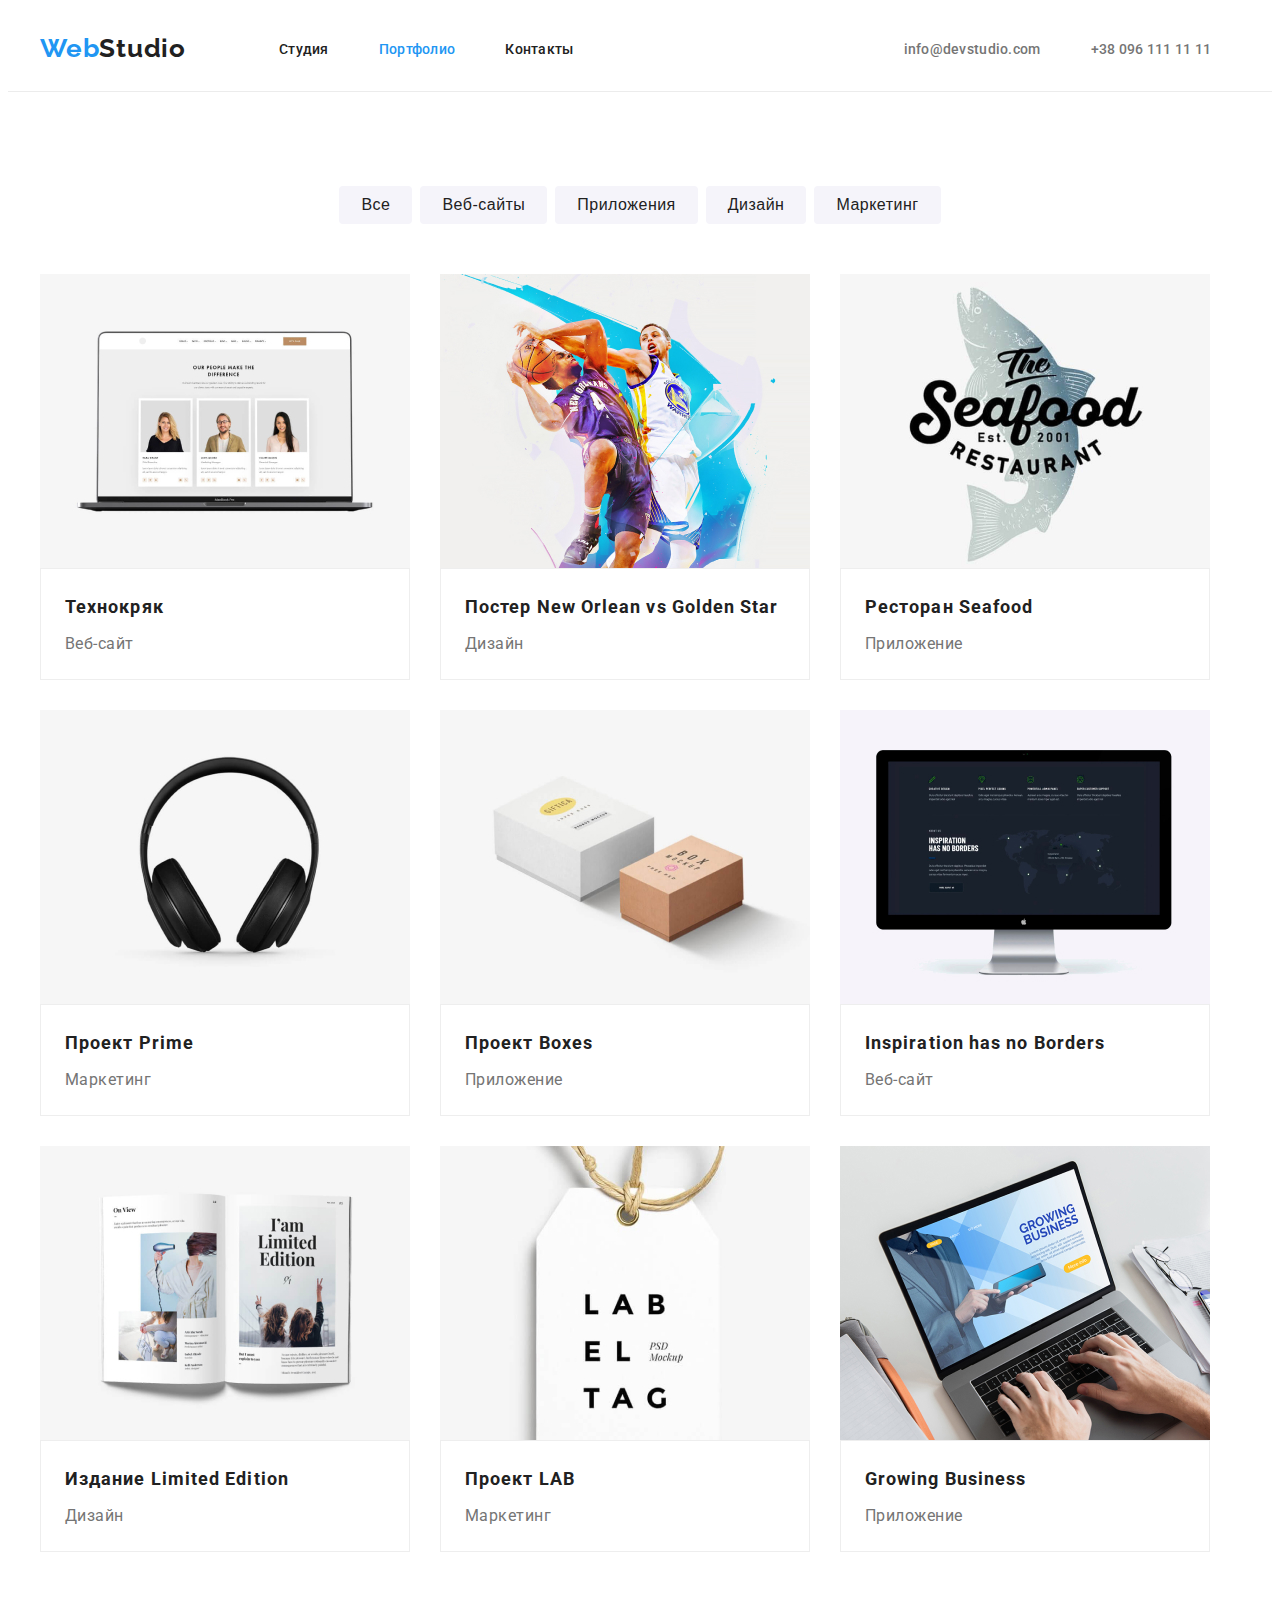
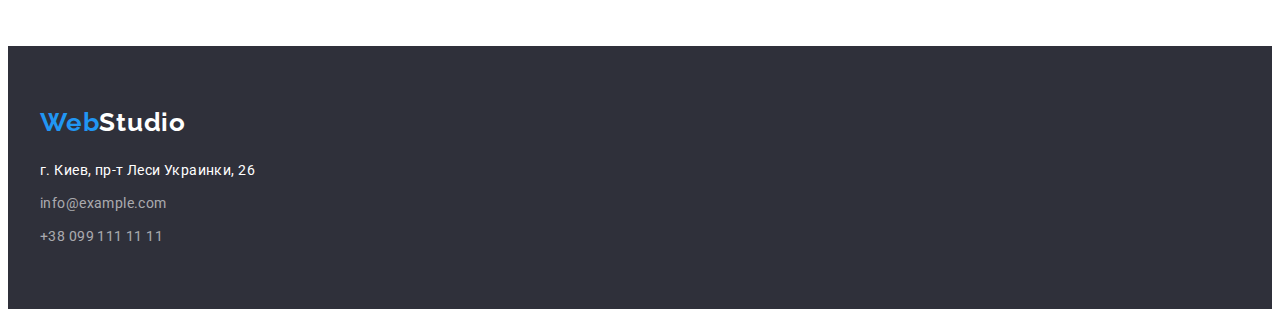
==== portfolio.html @ ead9e3e2 "перенос ДЗ №3" ====
<!DOCTYPE html>
<html lang="ru">

<head>
    <meta charset="UTF-8">
    <meta name="viewport" content="width=device-width, initial-scale=1.0">
    <title>WebStudio</title>
    <link rel="stylesheet" href="https://cdnjs.cloudflare.com/ajax/libs/modern-normalize/1.0.0/modern-normalize.css" integrity="sha512-Zx6MlUMKSVJoQ+83OwhdILe8cSEsCzfqThJd7J/VA2UrK6Ctj85p+xzqfyuNXE5B1k25uUdmJ2OzItbBy9GHAQ=="иcrossorigin="anonymous"/>
    <link rel="preconnect" href="https://fonts.gstatic.com">
    <link href="https://fonts.googleapis.com/css2?family=Raleway:wght@700&family=Roboto:wght@400;500;700;900&display=swap" rel="stylesheet">
    <link rel="stylesheet" href="./css/styles.css"
</head>

<body>
    <header class="header">
        <div class="container">
         <nav class="navigation">
            <a class="logo" href="">
                <span class="logo-web">Web</span>Studio
            </a>
            <ul class="navigation-list">
                <li class="navigation-list-item">
                    <a class="navigation-list-link" href="./index.html">Студия</a>
                </li>
                <li class="navigation-list-item">
                    <a class="navigation-list-link current" href="./portfolio.html">Портфолио</a>
                </li>
                <li class="navigation-list-item">
                    <a class="navigation-list-link" href="#">Контакты</a>
                </li>
            </ul>
         </nav>
         <ul class="contact-list">
             <li class="contact-list-item">
                 <a class="contact-mail" href="mailto:info@devstudio.com">info@devstudio.com</a>
             </li>
             <li class="contact-list-item">
                 <a class="contact-tel" href="tel:+380961111111">+38 096 111 11 11</a>
             </li>
         </ul>
        </div> 
     </header>
    <main>

       <section class="portfolio">
         <div class="container">
           <h1 class="portfolio-title" hidden>Примеры наших работ</h1>
           <ul class="portfolio-list">
               <li class="portfolio-item">
                   <button class="portfolio-button" type="button">Все</button>
               </li>
               <li class="portfolio-item">
                   <button class="portfolio-button" type="button">Веб-сайты</button>
               </li>
               <li class="portfolio-item">
                   <button class="portfolio-button" type="button">Приложения</button>
               </li>
               <li class="portfolio-item">
                <button class="portfolio-button" type="button">Дизайн</button>
               </li>
               <li class="portfolio-item">
                   <button class="portfolio-button" type="button">Маркетинг</button>
               </li>
           </ul>

           <ul class="portfolio-nav">
               <li class="portfolio-nav-list">
                   <a class="portfolio-nav-link" href="#">
                       <img class="portfolio-img" src="./images/Portfolio/img-1.jpg" alt="веб-сайт Технокряк" Width="370" height="294">
                       <div class="portfolio-box">
                       <h2 class="portfolio-nav-title">Технокряк</h2>
                       <p class="portfolio-nav-description">Веб-сайт</p>
                    </div>
                   </a>
            </li>
               <li class="portfolio-nav-list">
                   <a class="portfolio-nav-link" href="#">
                       <img class="portfolio-img" src="./images/Portfolio/img-2.jpg" alt="Постер New Orlean vs Golden Star" Width="370" height="294">
                       <div class="portfolio-box">
                       <h2 class="portfolio-nav-title">Постер New Orlean vs Golden Star</h2>
                       <p class="portfolio-nav-description">Дизайн</p>
                       </div>
                   </a>
            </li>
               <li class="portfolio-nav-list">
                   <a class="portfolio-nav-link" href="#">
                       <img class="portfolio-img" src="./images/Portfolio/img-3.jpg" alt="Ресторан Seafood" Width="370" height="294">
                       <div class="portfolio-box">
                       <h2 class="portfolio-nav-title">Ресторан Seafood</h2>
                       <p class="portfolio-nav-description">Приложение</p>
                    </div>
                   </a>
            </li>
               <li class="portfolio-nav-list">
                   <a class="portfolio-nav-link" href="#">
                       <img class="portfolio-img" src="./images/Portfolio/img-4.jpg" alt="Проект Prime" Width="370" height="294">
                       <div class="portfolio-box">
                       <h2 class="portfolio-nav-title">Проект Prime</h2>
                       <p class="portfolio-nav-description">Маркетинг</p>
                    </div>
                   </a>
            </li>
               <li class="portfolio-nav-list">
                   <a class="portfolio-nav-link" href="#">
                       <img class="portfolio-img" src="./images/Portfolio/img-5.jpg" alt="Проект Boxes" Width="370" height="294">
                       <div class="portfolio-box">
                       <h2 class="portfolio-nav-title">Проект Boxes</h2>
                       <p class="portfolio-nav-description">Приложение</p>
                    </div>
                   </a>
            </li>
               <li class="portfolio-nav-list">
                   <a class="portfolio-nav-link" href="#">
                       <img class="portfolio-img" src="./images/Portfolio/img-6.jpg" alt="Веб-сайт Inspiration has no Borders" Width="370" height="294">
                       <div class="portfolio-box">
                       <h2 class="portfolio-nav-title">Inspiration has no Borders</h2>
                       <p class="portfolio-nav-description">Веб-сайт</p>
                    </div>
                   </a>
            </li>
               <li class="portfolio-nav-list">
                   <a class="portfolio-nav-link" href="#">
                       <img class="portfolio-img" src="./images/Portfolio/img-7.jpg" alt="Дизайн Издание Limited Edition" Width="370" height="294">
                       <div class="portfolio-box">
                       <h2 class="portfolio-nav-title">Издание Limited Edition</h2>
                       <p class="portfolio-nav-description">Дизайн</p>
                    </div>
                   </a>
            </li>
               <li class="portfolio-nav-list">
                   <a class="portfolio-nav-link" href="#">
                       <img class="portfolio-img" src="./images/Portfolio/img-8.jpg" alt="Проект LAB" Width="370" height="294">
                       <div class="portfolio-box">
                       <h2 class="portfolio-nav-title">Проект LAB</h2>
                       <p class="portfolio-nav-description">Маркетинг</p>
                    </div>
                   </a>
            </li>
               <li class="portfolio-nav-list">
                   <a class="portfolio-nav-link" href="#">
                       <img class="portfolio-img" src="./images/Portfolio/img-9.jpg" alt="Приложение Growing Business" Width="370" height="294">
                       <div class="portfolio-box">
                       <h2 class="portfolio-nav-title">Growing Business</h2>
                       <p class="portfolio-nav-description">Приложение</p>
                    </div>
                   </a>
            </li>
           </ul>
        </div>
       </section>

    </main>
    <footer class="footer">
        <div class="container">
            <div class="logo-box">
                <a class="logo" href="">
                    <span class="logo-web">Web</span>Studio
                </a>
          </div>
      <address class="address">
          <ul class="address-list">
              <li class="address-item">
                  <a class="address-map" href="https://goo.gl/maps/UfhGTS5ZRC6Ph5dg9" target="blank">г. Киев, пр-т Леси Украинки, 26</a>
              </li>
              <li class="address-item">
                  <a class="address-mail" href="mailto:info@example.com">info@example.com</a>
              </li>
              <li class="address-item">
                  <a class="address-tel" href="tel:+380991111111">+38 099 111 11 11</a>
              </li>
          </ul>
      </address>
      </div>
    </footer>
</body>
</html>
---- css/styles.css ----
:root {
--text-font: 'Roboto', sans-serif;
--accent-color: #2196F3;
--main-text-color:#757575;
--background-color:#2F303A;
--second-text-color:#FFFFFF;
--title-color:#212121;
}

body{
    font-family: var(--text-font)
}

h1,
h2,
h3,
h4,
h5,
h6,
p {
    margin: 0;
}

ul,
ol {
    margin: 0;
    padding: 0;
}

img {
    display: block;
}

.container {
    width: 1200px;
    padding-right: 15px;
    padding-left: 15px;
    margin: 0 auto;
}

/* ====================== HEADER========================= */

.header {
    border-bottom: 1px solid #ECECEC;
}

.header .container{
    display: flex;
    align-items: center;
}

.navigation {
    display: flex;
    align-items: center;
}

.logo {
    font-family: Raleway;
    font-style: normal;
    font-weight: 700;
    font-size: 26px;
    line-height: 1.292;
    letter-spacing: 0.03em;
    color: var(--title-color);
    text-decoration: none;
    padding-top: 24px;
    padding-bottom: 25px;
}

.header .logo {
    margin-right: 93px;
}

.logo-web{
    color: var(--accent-color);
}


.navigation-list {
    list-style: none;
    display: flex;
    align-items: center;
}

.navigation-list-item:not(:last-child) {
    margin-right: 50px;
}

.navigation-list .navigation-list-item .navigation-list-link.current{
    color: var(--accent-color);
}

.navigation-list-link {
    display: block; 
    font-weight: 500;
    font-size: 14px;
    line-height: 1.143;
    letter-spacing: 0.02em;
    color:var(--title-color);
    text-decoration: none;
    padding-top: 32px;
    padding-bottom: 32px;
}

.navigation-list-link:hover,
.navigation-list-link:focus,
.contact-mail:hover,
.contact-mail:focus,
.contact-tel:hover,
.contact-tel:focus {
    color: var(--accent-color);
}

.contact-list {
    list-style: none;
    display: flex;
    align-items: center;

    margin-left: 330px;
}

.contact-list-item:not(:last-child) {
     margin-right: 50px;
}

.contact-mail {
    display: block; 
    font-weight: 500;
    font-size: 14px;
    line-height: 16px;
    letter-spacing: 0.02em;
    color: var(--main-text-color);
    text-decoration: none;
    padding-top: 32px;
    padding-bottom: 32px;
}

.contact-tel {
    display: block; 
    font-weight: 500;
    font-size: 14px;
    line-height: 16px;
    letter-spacing: 0.02em;
    color: var(--main-text-color);
    text-decoration: none;
    padding-top: 32px;
    padding-bottom: 32px;
}


/* ====================== END HEADER ========================= */


/* ======================== HERO ============================ */


.hero{
    background: var(--background-color);
    padding-top: 200px;
    padding-bottom: 200px;
}

.hero .container {
    text-align:center
}

.hero-title {
    font-weight: 900;
    font-size: 44px;
    line-height: 1.364;
    text-align: center;
    letter-spacing: 0.06em;
    text-transform: uppercase;
    color: var(--second-text-color);

    margin-bottom: 30px;
    margin-right: auto;
    margin-left: auto;
    max-width: 700px;
}

.hero-button {
    font-weight: 700;
    font-size: 16px;
    line-height: 1.875;
    align-items: center;
    text-align: center;
    letter-spacing: 0.06em;
    color: var(--second-text-color);
    background: var(--accent-color);

    box-shadow: 0px 4px 4px rgba(0, 0, 0, 0.15);
    border-radius: 4px;
    min-width: 200px;
    height: 50px;
    border: none;
    padding: 10px 32px;
    cursor: pointer;
}

/* ======================== END HERO ============================ */


/* ======================== Features ============================ */

.features {
    padding-top: 94px;
    padding-bottom: 94px;
}

.features-list{
    list-style: none;
    display: flex;
}

.features-item {
    width: 270px
}

.features-item:not(:last-child) {
margin-right: 30px;
}


.features-title {
    font-weight: 700;
    font-size: 14px;
    line-height: 1.143;
    letter-spacing: 0.03em;
    text-transform: uppercase;
    color:var(--title-color);

    margin-bottom: 10px;
}

.description {
    font-weight:400;
    font-size: 14px;
    line-height: 1.714;
    letter-spacing: 0.03em;
    color:var(--main-text-color);
}

/* ======================== END Features ============================ */






/* ===============================What are we doing================= */

.work {
    padding-bottom: 94px;
}

.work-list,
.team-list {
    list-style: none;
}

.work-list {
    display: flex;
    
}

.work-item:not(:last-child) {
    margin-right: 30px;
}

.work-title {
    margin-bottom: 50px;
}

/*=============================== End What are we doing================= */





/* ======================== Our team ============================ */

.team {
    padding-top: 94px;
    padding-bottom: 94px;
    background: #F5F4FA;
}

.team-list {
    display: flex;
    margin: -15px;
}

.team-title {
    margin-bottom: 50px;
}

.team-section {
    margin: 15px;
    background-color: #FFFFFF;
    box-shadow: 0px 1px 3px rgba(0, 0, 0, 0.12), 0px 1px 1px rgba(0, 0, 0, 0.14), 0px 2px 1px rgba(0, 0, 0, 0.2);
    border-radius: 0px 0px 4px 4px;
}

.work-title,
.team-title {
    font-weight:700;
    font-size: 36px;
    line-height: 1.167;
    text-align: center;
    letter-spacing: 0.03em;
    color: var(--title-color);
}

.team-box {
    padding: 30px 32px;
}

.team-item {
    font-weight: 500;
    font-size: 16px;
    line-height: 1.186;
    letter-spacing: 0.03em;
    color:var(--title-color);

    margin-bottom: 10px;
    text-align: center;
}

.team-description {
    font-weight: 400;
    font-size: 16px;
    line-height: 1.186;
    letter-spacing: 0.03em;
    color: var(--main-text-color);

    text-align: center;
}




/* ======================== END Our team ============================ */

/* ======================== footer ============================ */

.footer{
    background:var(--background-color);
    padding-top: 60px;
    padding-bottom: 60px;
}


.footer .logo {
    padding: 0;
    color: var(--second-text-color)
}

.logo-box {
    margin-bottom: 20px;
}

.address-list {
    list-style: none;
}

.address-item:not(:last-child) {
     margin-bottom: 9px;
}

.address-map {
    font-weight: 400;
    font-size: 14px;
    line-height: 1.714;
    letter-spacing: 0.03em;
    color: var(--second-text-color);
    text-decoration: none;
    font-style: normal;
}

.address-mail {
    font-weight: 400;
    font-size: 14px;
    line-height: 1.714;
    letter-spacing: 0.03em;
    color: rgba(255, 255, 255, 0.6);
    text-decoration: none;
    font-style: normal;

}

.address-tel {
    font-weight: 400;
    font-size: 14px;
    line-height: 1.714;
    letter-spacing: 0.03em;
    color: rgba(255, 255, 255, 0.6);
    text-decoration: none;
    font-style: normal;
}


/* ======================== END footer ============================ */


/* ======================== Portfolio ============================ */

.portfolio {
    padding-top: 94px;
    padding-bottom: 94px;
}

.portfolio-list {
   list-style: none;
   display: flex;
   justify-content: center;
   margin-bottom: 50px;
}

.portfolio-item:not(:last-child) {
    margin-right: 8px;
}

.portfolio-nav {
    list-style: none;
}

.portfolio-nav-link{
    text-decoration: none;
}


.portfolio-button {
font-weight: 500;
font-size: 16px;
line-height: 1.625;
text-align: center;
letter-spacing: 0.03em;
color: var(--title-color);

background: #F5F4FA;
border-radius: 4px;
border:none;
padding: 6px 22px;
cursor: pointer;
}

.portfolio-button:hover,
.portfolio-button:focus {
    background: var(--accent-color);
    color: var(--second-text-color);
    box-shadow: 0px 3px 1px rgba(0, 0, 0, 0.1), 0px 1px 2px rgba(0, 0, 0, 0.08), 0px 2px 2px rgba(0, 0, 0, 0.12);
}

.portfolio-nav {
    display: flex;
    flex-wrap: wrap;
    margin: -15px;
}

.portfolio-nav-list {
    margin: 15px;
}

.portfolio-box {
    padding-top: 20px;
    padding-right: 24px;
    padding-bottom: 20px;
    padding-left: 24px;
    background: #FFFFFF;
    border: 1px solid #EEEEEE;
    box-sizing: border-box;
}

.portfolio-nav-title {
    font-weight: 700;
    font-size: 18px;
    line-height: 2;
    letter-spacing: 0.06em;
    color: var(--title-color);

    margin-bottom: 4px;
}

.portfolio-nav-description {
    font-weight: 400;
    font-size: 16px;
    line-height: 1.875;
    letter-spacing: 0.03em;
    color:var(--main-text-color);
}

/* ======================== END Portfolio ============================ */
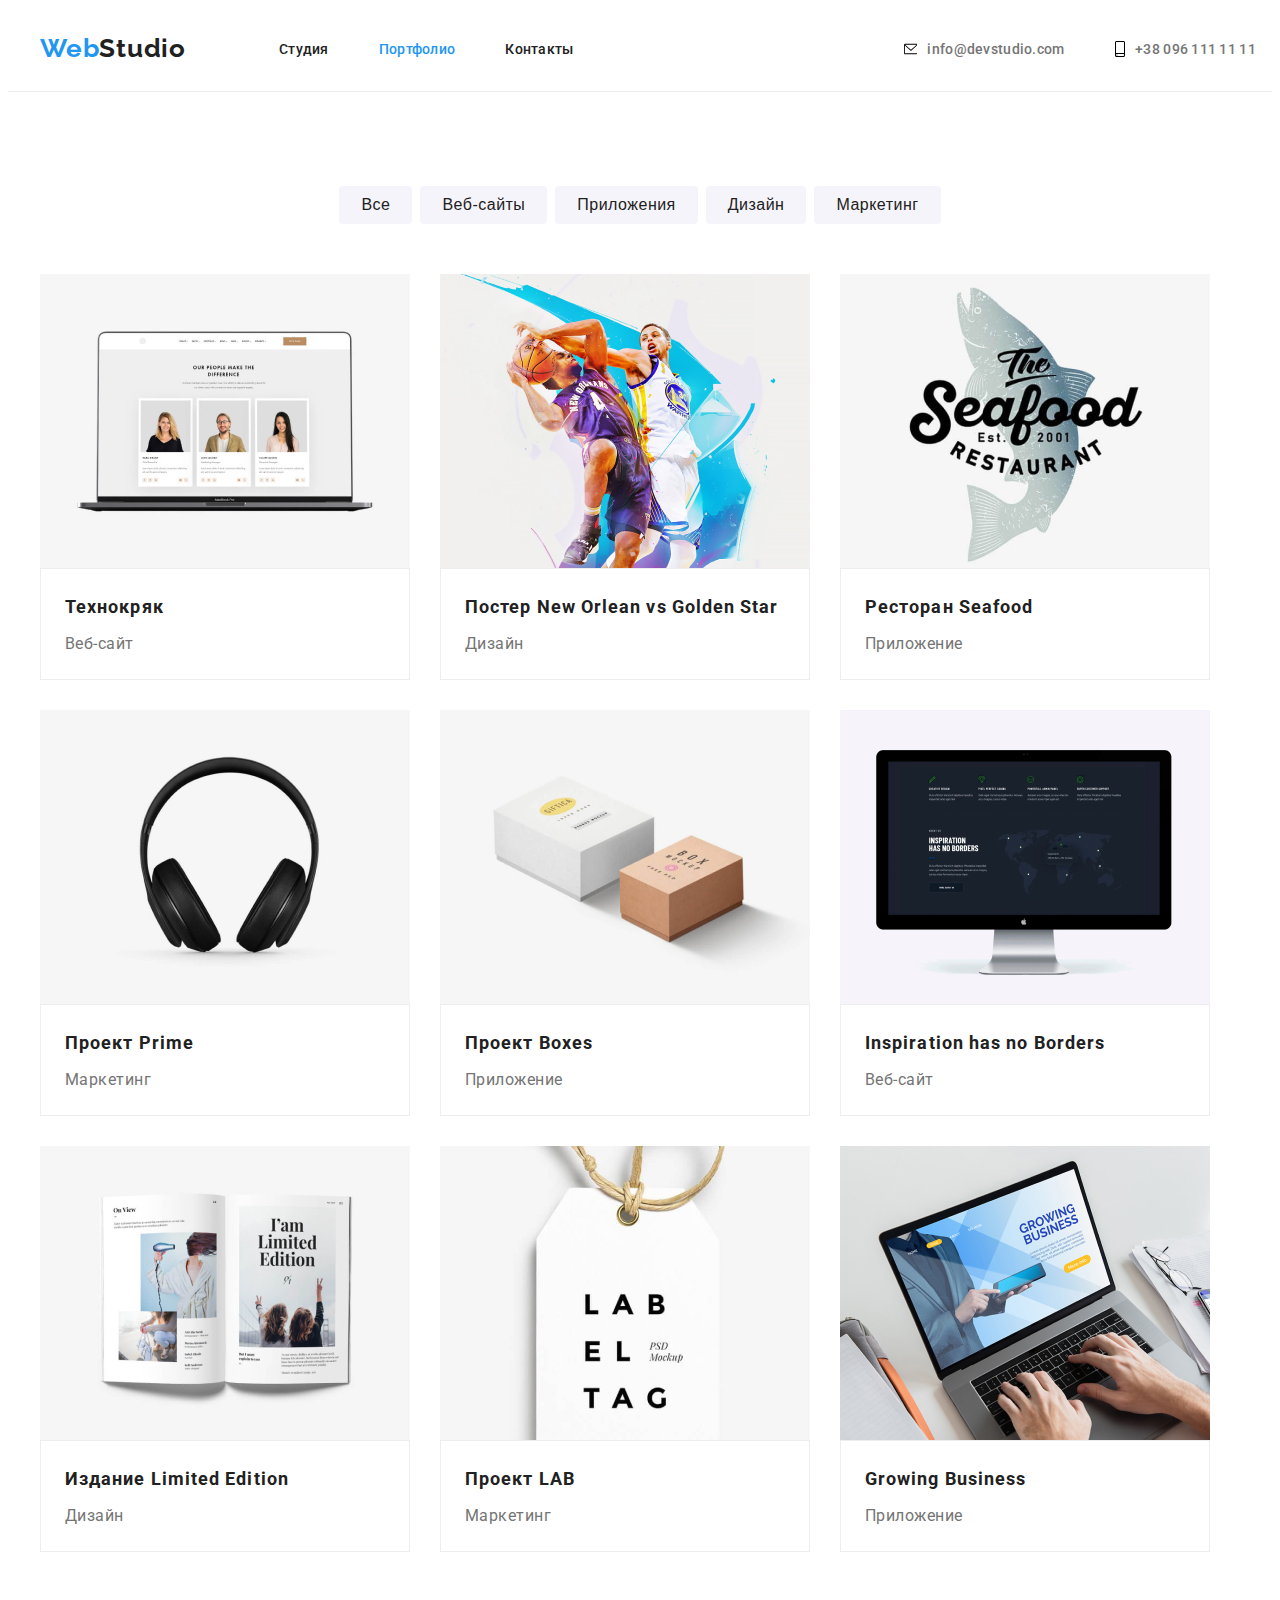
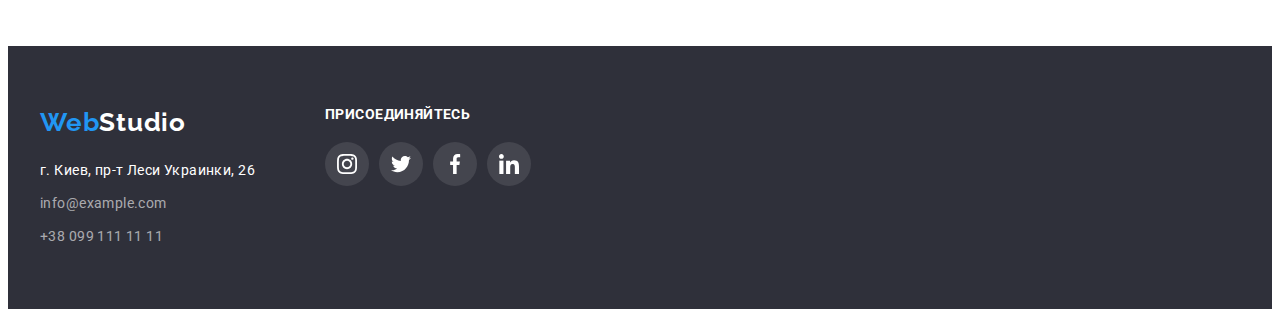
==== commit a179c73e: "дз 4" ====
--- a/portfolio.html
+++ b/portfolio.html
@@ -32,10 +32,14 @@
          </nav>
          <ul class="contact-list">
              <li class="contact-list-item">
-                 <a class="contact-mail" href="mailto:info@devstudio.com">info@devstudio.com</a>
+                 <a class="contact-mail" href="mailto:info@devstudio.com"><svg class="contact-icon">
+                     <use href="./images/sprite.svg#icon-envelope"></use>
+                 </svg>info@devstudio.com</a>
              </li>
              <li class="contact-list-item">
-                 <a class="contact-tel" href="tel:+380961111111">+38 096 111 11 11</a>
+                 <a class="contact-tel" href="tel:+380961111111"><svg class="contact-icon">
+                     <use href="./images/sprite.svg#icon-smartphone"></use>
+                 </svg>+38 096 111 11 11</a>
              </li>
          </ul>
         </div> 
@@ -152,11 +156,12 @@
     </main>
     <footer class="footer">
         <div class="container">
-            <div class="logo-box">
-                <a class="logo" href="">
-                    <span class="logo-web">Web</span>Studio
-                </a>
-          </div>
+            <div class="address-info">
+          <div class="logo-box">
+               <a class="logo" href="">
+                   <span class="logo-web">Web</span>Studio
+               </a>
+         </div>
       <address class="address">
           <ul class="address-list">
               <li class="address-item">
@@ -170,7 +175,41 @@
               </li>
           </ul>
       </address>
+           </div>
+      <div class="footer-social">
+          <p class="footer-social-call">присоединяйтесь</p>
+          <ul class="footer-social-list">
+              <li class="footer-social-item">
+                  <a class="footer-social-link" href="">
+                      <svg class="footer-social-icon">
+                          <use href="./images/sprite.svg#icon-instagram-2"> </use>
+                               </svg>
+                  </a>
+              </li>
+              <li class="footer-social-item">
+                  <a class="footer-social-link" href="">
+                      <svg class="footer-social-icon">
+                          <use href="./images/sprite.svg#icon-twitter-1"> </use>
+                               </svg>
+                  </a>
+              </li>
+              <li class="footer-social-item">
+                  <a class="footer-social-link" href="">
+                      <svg class="footer-social-icon">
+                          <use href="./images/sprite.svg#icon-facebook-1"> </use>
+                               </svg>
+                  </a>
+              </li>
+              <li class="footer-social-item">
+                  <a class="footer-social-link" href="">
+                      <svg class="footer-social-icon">
+                          <use href="./images/sprite.svg#icon-linkedin-1"> </use>
+                               </svg>
+                  </a>
+              </li>
+          </ul>
       </div>
-    </footer>
+      </div>
+  </footer>
 </body>
 </html>
--- a/css/styles.css
+++ b/css/styles.css
@@ -119,12 +119,16 @@
     margin-left: 330px;
 }
 
+
 .contact-list-item:not(:last-child) {
      margin-right: 50px;
 }
 
+
 .contact-mail {
-    display: block; 
+    display: flex;
+    justify-content: center; 
+    align-items: center;
     font-weight: 500;
     font-size: 14px;
     line-height: 16px;
@@ -133,10 +137,28 @@
     text-decoration: none;
     padding-top: 32px;
     padding-bottom: 32px;
+    width: 161px;
+    height: 16px;
+}
+
+.contact-mail .contact-icon {
+    width: 16px;
+    height: 12px;
+}
+
+.contact-tel .contact-icon{
+    width: 10px;
+    height: 16px;
+}
+
+.contact-icon {
+    padding-right: 10px;
 }
 
 .contact-tel {
-    display: block; 
+    display: flex;
+    justify-content: center;
+    align-items: center;
     font-weight: 500;
     font-size: 14px;
     line-height: 16px;
@@ -145,7 +167,17 @@
     text-decoration: none;
     padding-top: 32px;
     padding-bottom: 32px;
-}
+    width: 142px;
+    height: 16px;
+}
+
+.contact-mail:hover .contact-icon,
+.contact-mail:focus .contact-icon,
+.contact-tel:hover .contact-icon,
+.contact-tel:focus .contact-icon {
+    fill: var(--accent-color);
+}
+
 
 
 /* ====================== END HEADER ========================= */
@@ -158,6 +190,18 @@
     background: var(--background-color);
     padding-top: 200px;
     padding-bottom: 200px;
+    background-image: linear-gradient(
+        rgba(47, 48, 58, 0.4),
+        rgba(47, 48, 58, 0.4)
+        ), 
+    url(../images/hero/bg.img.jpg);
+    max-width: 1600px;
+    /* height: 600px; */
+    background-repeat: no-repeat;
+    background-size: cover;
+    background-position: center;
+    margin-right: auto;
+    margin-left: auto;
 }
 
 .hero .container {
@@ -222,6 +266,24 @@
 }
 
 
+.features-svg {
+    display: flex;
+    justify-content: center;
+    align-items: center;
+    width: 270px;
+    height: 120px;
+    background: #F5F4FA;
+    border-radius: 4px;
+
+    margin-bottom: 30px;
+}
+
+.features-icon {
+    width: 70px;
+    height: 70px;
+}
+
+
 .features-title {
     font-weight: 700;
     font-size: 14px;
@@ -297,7 +359,7 @@
 
 .team-section {
     margin: 15px;
-    background-color: #FFFFFF;
+    background-color: var(--second-text-color);
     box-shadow: 0px 1px 3px rgba(0, 0, 0, 0.12), 0px 1px 1px rgba(0, 0, 0, 0.14), 0px 2px 1px rgba(0, 0, 0, 0.2);
     border-radius: 0px 0px 4px 4px;
 }
@@ -335,12 +397,103 @@
     color: var(--main-text-color);
 
     text-align: center;
-}
+    margin-bottom: 16px;
+}
+
+.team-social-list {
+    list-style-type: none;
+    text-decoration: none;
+    display: flex;
+    justify-content: space-between;
+}
+
+
+.team-social-link {
+    display: flex;
+    justify-content: center;
+    align-items: center;
+    width: 44px;
+    height: 44px;
+    background-color: var(--second-text-color);
+    border-radius: 50%;
+}
+
+.team-social-link:hover,
+.team-social-link:focus {
+    background-color: var(--accent-color);
+}
+
+.team-social-icon {
+    width: 20px;
+    height: 20px;
+    fill: #AFB1B8;
+}
+
+.team-social-link:hover .team-social-icon,
+.team-social-link:hover .team-social-icon {
+    fill: var(--second-text-color);
+}
+
 
 
 
 
 /* ======================== END Our team ============================ */
+
+
+/* ============================ Regular clients =========================== */
+.clients {
+    padding-top: 94px;
+    padding-bottom: 94px;
+    background-color: #E5E5E5;
+}
+
+.our-clients {
+    font-weight: 700;
+    font-size: 36px;
+    line-height: 1,167px;
+    text-align: center;
+    letter-spacing: 0.03em;
+
+    color: var(--title-color);
+    margin-bottom: 50px;
+}
+
+
+.clients-list {
+    display: flex;
+    justify-content: space-between;
+    list-style: none;
+}
+
+
+
+.clients-link {
+    display: flex;
+    justify-content: center;
+    align-items: center;
+    width: 170px;
+    height: 90px;
+    border: 1px solid #AFB1B8;
+    box-sizing: border-box;
+    border-radius: 4px;
+}
+
+.clients-icon {
+    fill: #AFB1B8;
+}
+
+.clients-link:hover,
+.clients-link:focus {
+    border-color: var(--accent-color);
+}
+
+.clients-link:hover .clients-icon,
+.clients-link:focus .clients-icon {
+    fill: var(--accent-color);
+}
+
+/* ============================ END Regular clients =========================== */
 
 /* ======================== footer ============================ */
 
@@ -350,6 +503,9 @@
     padding-bottom: 60px;
 }
 
+.address-info {
+    margin-right: 70px;
+}
 
 .footer .logo {
     padding: 0;
@@ -398,6 +554,63 @@
     text-decoration: none;
     font-style: normal;
 }
+
+.footer-social-item {
+    list-style: none;
+}
+
+ .footer .container{
+    display: flex;
+}
+
+.footer-social-list {
+    display: flex;
+}
+
+.footer-social-item:not(:last-child) {
+    margin-right: 10px;
+}
+
+.footer-social-call {
+    font-weight: 700;
+    font-size: 14px;
+    line-height: 1.143;
+    letter-spacing: 0.03em;
+    text-transform: uppercase;
+    color: var(--second-text-color);
+
+    margin-bottom: 20px;
+}
+
+.footer-social-link {
+    display: flex;
+    justify-content: center;
+    align-items: center;
+    width: 44px;
+    height: 44px;
+    border-radius: 50%;
+    background-color: rgba(255, 255, 255, 0.1);
+}
+
+.footer-social-icon {
+    width: 20px;
+    height: 20px;
+    fill: #FFFFFF;
+}
+
+.footer-social-link:hover,
+.footer-social-link:focus {
+    background-color: #2196F3;
+}
+
+/* .footer-social-link:hover .footer-social-icon,
+.footer-social-link:focus .footer-social-icon {
+    fill: #FFFFFF;
+} */
+
+
+
+
 
 
 /* ======================== END footer ============================ */
@@ -429,6 +642,9 @@
     text-decoration: none;
 }
 
+.portfolio-nav-list:hover {
+    box-shadow: 0px 1px 1px rgba(0, 0, 0, 0.12), 0px 4px 4px rgba(0, 0, 0, 0.06), 1px 4px 6px rgba(0, 0, 0, 0.16);
+}
 
 .portfolio-button {
 font-weight: 500;
@@ -467,7 +683,7 @@
     padding-right: 24px;
     padding-bottom: 20px;
     padding-left: 24px;
-    background: #FFFFFF;
+    background: var(--second-text-color);
     border: 1px solid #EEEEEE;
     box-sizing: border-box;
 }
